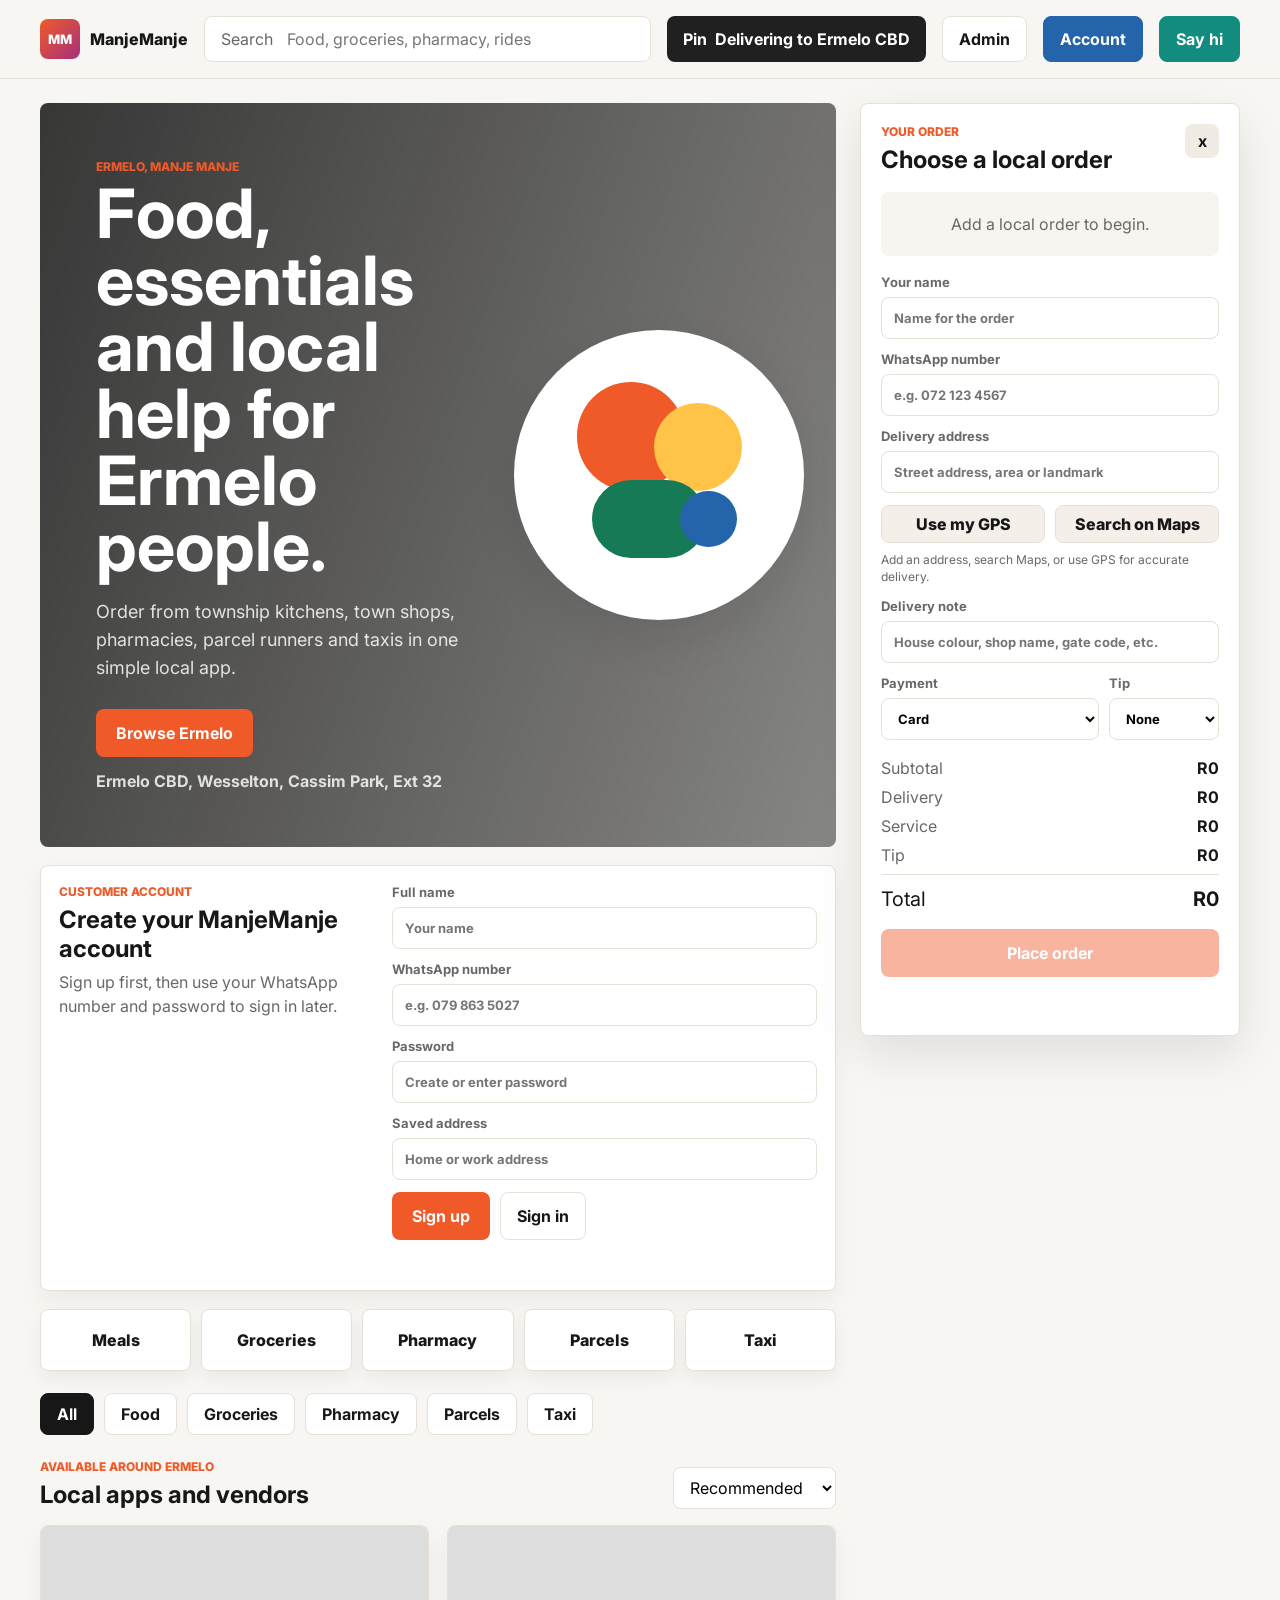
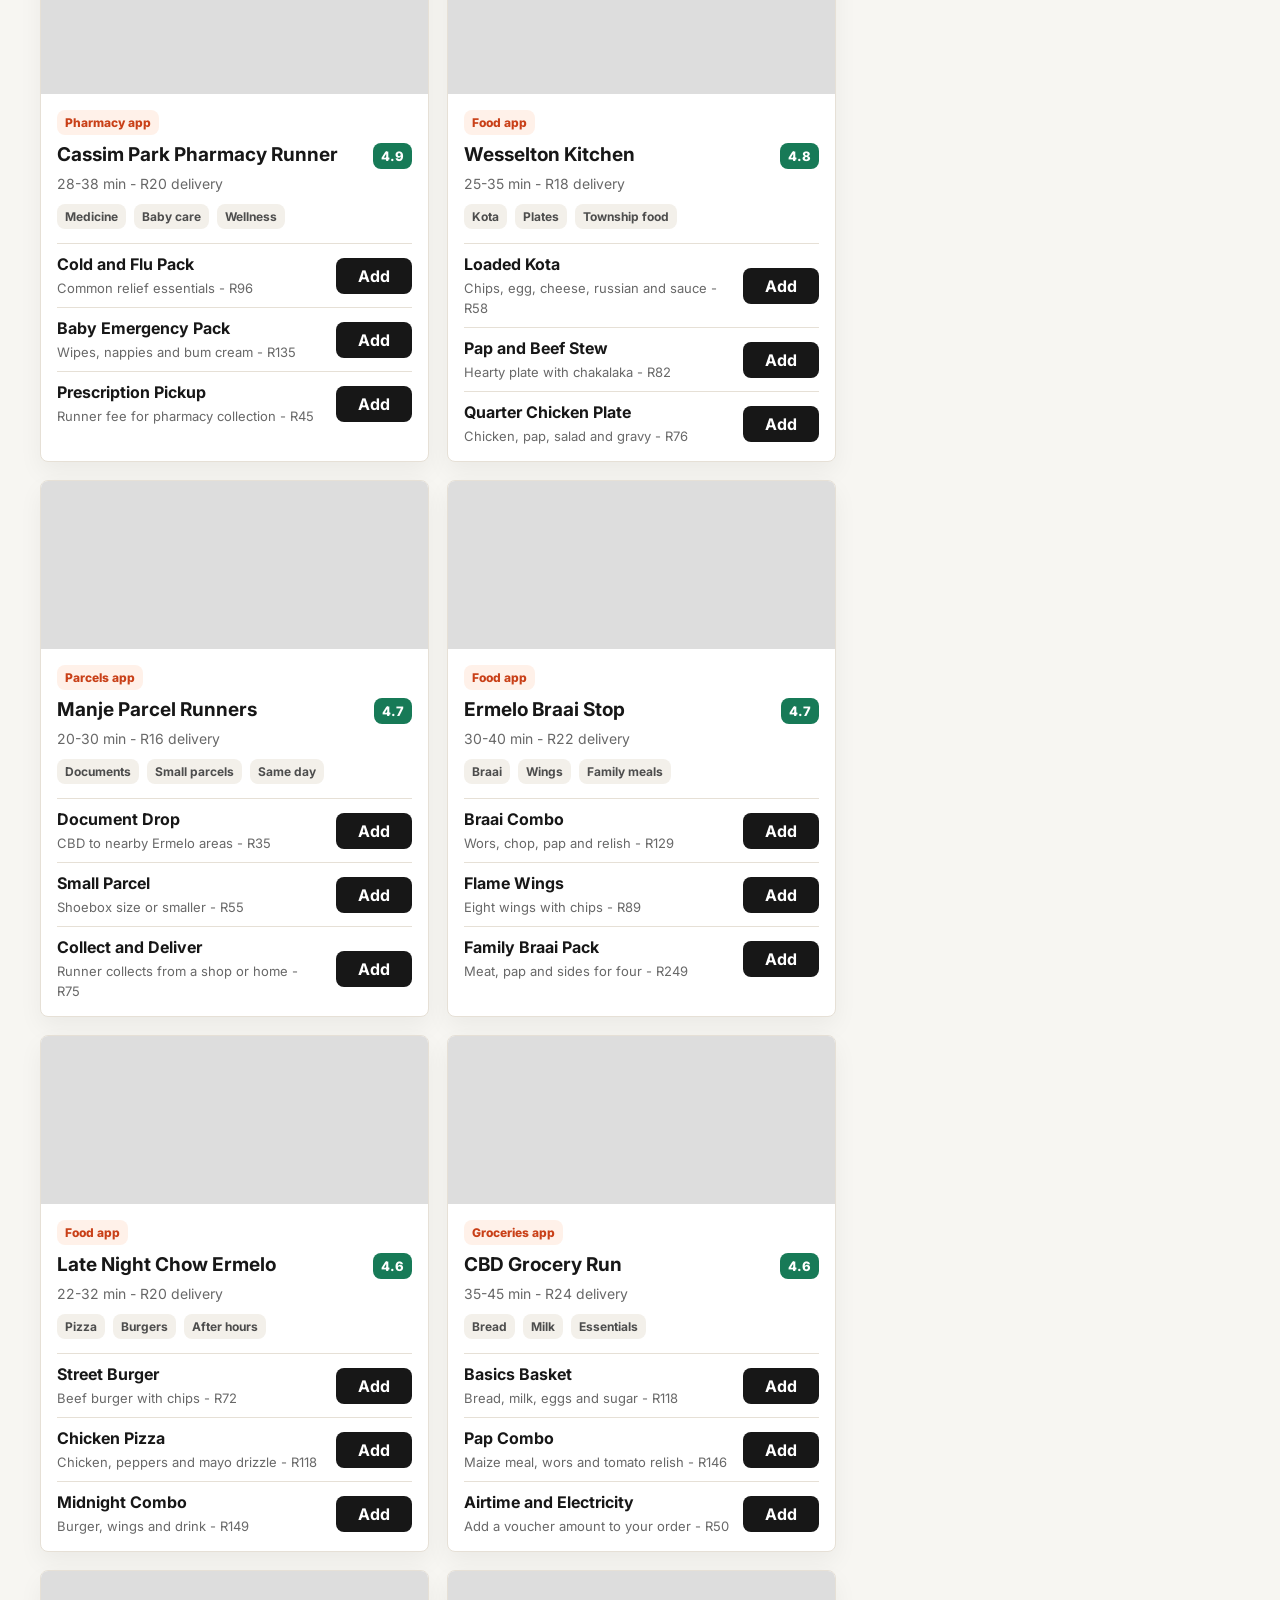
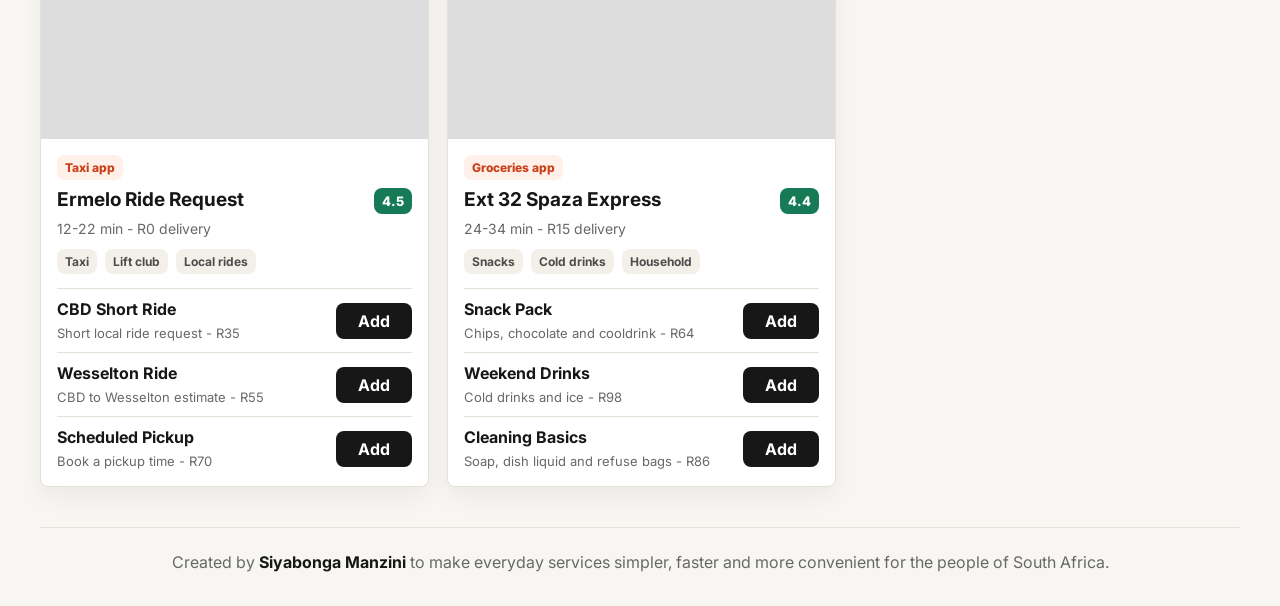
==== can-you-creat-an-app/index.html @ 135ab689 "Add files via upload" ====
<!doctype html>
<html lang="en">
  <head>
    <meta charset="UTF-8" />
    <meta name="viewport" content="width=device-width, initial-scale=1.0" />
    <title>ManjeManje</title>
    <link rel="preconnect" href="https://fonts.googleapis.com" />
    <link rel="preconnect" href="https://fonts.gstatic.com" crossorigin />
    <link
      href="https://fonts.googleapis.com/css2?family=Inter:wght@400;500;600;700;800&display=swap"
      rel="stylesheet"
    />
    <link rel="stylesheet" href="styles.css" />
  </head>
  <body>
    <header class="topbar">
      <a class="brand" href="#" aria-label="ManjeManje home">
        <span class="brand-mark">MM</span>
        <span>ManjeManje</span>
      </a>

      <label class="search-wrap" for="searchInput">
        <span aria-hidden="true">Search</span>
        <input id="searchInput" type="search" placeholder="Food, groceries, pharmacy, rides" autocomplete="off" />
      </label>

      <button class="location-button" type="button" id="locationButton">
        <span aria-hidden="true">Pin</span>
        <span id="deliveryArea">Delivering to Ermelo CBD</span>
      </button>

      <button class="admin-button" type="button" id="adminToggle">Admin</button>

      <a class="admin-button account-button" href="#accountPanel" id="accountToggle">Account</a>

      <a
        class="admin-button contact-button"
        id="helloLink"
        href="https://wa.me/27798635027?text=Hi%20Siyabonga%2C%20I%20am%20interested%20in%20ManjeManje."
        target="_blank"
        rel="noreferrer"
      >
        Say hi
      </a>
    </header>

    <main class="app-shell">
      <section class="content">
        <section class="hero" aria-label="Featured delivery offer">
          <div>
            <p class="eyebrow">Ermelo, manje manje</p>
            <h1>Food, essentials and local help for Ermelo people.</h1>
            <p class="hero-copy">
              Order from township kitchens, town shops, pharmacies, parcel runners and taxis in one simple local app.
            </p>
            <div class="hero-actions">
              <button class="primary-button" type="button" id="startOrderButton">Browse Ermelo</button>
              <span>Ermelo CBD, Wesselton, Cassim Park, Ext 32</span>
            </div>
          </div>
          <div class="hero-plate" aria-hidden="true">
            <div class="plate">
              <span class="food food-one"></span>
              <span class="food food-two"></span>
              <span class="food food-three"></span>
              <span class="food food-four"></span>
            </div>
          </div>
        </section>

        <section class="account-panel" id="accountPanel" aria-label="Customer account">
          <div class="account-copy">
            <p class="eyebrow">Customer account</p>
            <h2 id="accountTitle">Create your ManjeManje account</h2>
            <p id="accountSubtitle">Sign up first, then use your WhatsApp number and password to sign in later.</p>
          </div>

          <form class="account-form" id="accountForm">
            <label>
              Full name
              <input name="name" type="text" placeholder="Your name" />
            </label>
            <label>
              WhatsApp number
              <input required name="phone" type="tel" placeholder="e.g. 079 863 5027" />
            </label>
            <label>
              Password
              <input required name="password" type="password" placeholder="Create or enter password" />
            </label>
            <label>
              Saved address
              <input name="address" type="text" placeholder="Home or work address" />
            </label>
            <div class="account-actions">
              <button class="primary-button" type="button" id="signupButton">Sign up</button>
              <button class="admin-button" type="button" id="signinButton">Sign in</button>
              <button class="admin-button hidden" type="button" id="logoutButton">Log out</button>
            </div>
            <p class="account-status" id="accountStatus" role="status"></p>
          </form>

          <section class="otp-panel hidden" id="otpPanel" aria-label="OTP verification">
            <div>
              <p class="eyebrow">OTP verification</p>
              <h3>Enter your one-time PIN</h3>
              <p id="otpHelp">OTP is currently switched off for MVP testing.</p>
            </div>
            <label>
              One-time PIN
              <input id="otpInput" type="text" inputmode="numeric" maxlength="6" placeholder="6-digit PIN" />
            </label>
            <div class="account-actions">
              <button class="primary-button" type="button" id="verifyOtpButton">Verify OTP</button>
              <button class="admin-button" type="button" id="resendOtpButton">Resend OTP</button>
            </div>
            <p class="account-status" id="otpStatus" role="status"></p>
          </section>

          <section class="account-address-panel hidden" id="accountAddressPanel" aria-label="Saved delivery address">
            <div>
              <p class="eyebrow">Delivery address</p>
              <h3>Where should ManjeManje deliver?</h3>
            </div>
            <label>
              Search home or work address
              <input id="accountAddressInput" type="search" placeholder="Search address in Ermelo" />
            </label>
            <input id="accountGpsInput" type="hidden" />
            <div class="address-tools">
              <button type="button" id="accountGpsButton">My Location</button>
              <a id="accountMapSearchLink" href="https://www.google.com/maps/search/?api=1&query=Ermelo%20Mpumalanga" target="_blank" rel="noreferrer">
                Search Maps
              </a>
            </div>
            <iframe
              class="map-preview"
              id="accountMapFrame"
              title="Address map preview"
              loading="lazy"
              src="https://maps.google.com/maps?q=Ermelo%20Mpumalanga&output=embed"
            ></iframe>
            <div class="account-actions">
              <button class="primary-button" type="button" id="saveAddressButton">Save address</button>
              <a class="admin-button" id="accountNavigateLink" href="https://www.google.com/maps/dir/?api=1&destination=Ermelo%20Mpumalanga" target="_blank" rel="noreferrer">Navigate</a>
            </div>
            <p class="account-status" id="addressStatus" role="status"></p>
          </section>
        </section>

        <section class="quick-apps" aria-label="ManjeManje apps">
          <button type="button" data-category="Food">Meals</button>
          <button type="button" data-category="Groceries">Groceries</button>
          <button type="button" data-category="Pharmacy">Pharmacy</button>
          <button type="button" data-category="Parcels">Parcels</button>
          <button type="button" data-category="Taxi">Taxi</button>
        </section>

        <nav class="category-tabs" aria-label="Service categories" id="categoryTabs"></nav>

        <section class="section-heading">
          <div>
            <p class="eyebrow">Available around Ermelo</p>
            <h2>Local apps and vendors</h2>
          </div>
          <select id="sortSelect" aria-label="Sort vendors">
            <option value="recommended">Recommended</option>
            <option value="rating">Top rated</option>
            <option value="fastest">Fastest delivery</option>
          </select>
        </section>

        <section class="restaurant-grid" id="restaurantGrid" aria-label="Vendor list"></section>
      </section>

      <aside class="cart-panel" aria-label="Order cart">
        <div class="cart-header">
          <div>
            <p class="eyebrow">Your order</p>
            <h2 id="selectedRestaurant">Choose meals</h2>
          </div>
          <button class="icon-button" type="button" id="clearCartButton" aria-label="Clear cart">x</button>
        </div>

        <div class="cart-items" id="cartItems">
          <p class="empty-cart">Add a local order to begin.</p>
        </div>

        <form class="checkout-form" id="checkoutForm">
          <label>
            Your name
            <input required name="customerName" type="text" placeholder="Name for the order" />
          </label>
          <label>
            WhatsApp number
            <input required name="phone" type="tel" placeholder="e.g. 072 123 4567" />
          </label>
          <label>
            Delivery address
            <input required name="address" id="addressInput" type="text" placeholder="Street address, area or landmark" />
          </label>
          <input name="gps" id="gpsInput" type="hidden" />
          <div class="address-tools">
            <button type="button" id="useGpsButton">Use my GPS</button>
            <a id="mapSearchLink" href="https://www.google.com/maps/search/?api=1&query=Ermelo%20Mpumalanga" target="_blank" rel="noreferrer">
              Search on Maps
            </a>
          </div>
          <p class="gps-status" id="gpsStatus">Add an address, search Maps, or use GPS for accurate delivery.</p>
          <label>
            Delivery note
            <input name="note" type="text" placeholder="House colour, shop name, gate code, etc." />
          </label>
          <div class="payment-row">
            <label>
              Payment
              <select name="payment">
                <option>Card</option>
                <option>Cash</option>
                <option>Wallet</option>
              </select>
            </label>
            <label>
              Tip
              <select name="tip" id="tipSelect">
                <option value="0">None</option>
                <option value="10">R10</option>
                <option value="20">R20</option>
                <option value="35">R35</option>
              </select>
            </label>
          </div>
        </form>

        <div class="totals">
          <div><span>Subtotal</span><strong id="subtotal">R0</strong></div>
          <div><span>Delivery</span><strong id="deliveryFee">R0</strong></div>
          <div><span>Service</span><strong id="serviceFee">R0</strong></div>
          <div><span>Tip</span><strong id="tipAmount">R0</strong></div>
          <div class="grand-total"><span>Total</span><strong id="total">R0</strong></div>
        </div>

        <button class="checkout-button" type="submit" form="checkoutForm" id="checkoutButton" disabled>
          Place order
        </button>
        <a
          class="whatsapp-link hidden"
          id="whatsappLink"
          href="https://wa.me/27798635027?text=Hi%20Siyabonga%2C%20I%20want%20to%20place%20a%20ManjeManje%20order."
          target="_blank"
          rel="noreferrer"
        >
          Send order on WhatsApp
        </a>
        <p class="order-status" id="orderStatus" role="status"></p>
      </aside>
    </main>

    <section class="admin-panel hidden" id="adminPanel" aria-label="Admin orders">
      <div class="admin-heading">
        <div>
          <p class="eyebrow">Owner dashboard</p>
          <h2>Incoming orders</h2>
        </div>
        <div class="admin-actions">
          <button type="button" id="seedOrderButton">Add demo order</button>
          <button type="button" id="clearOrdersButton">Clear completed</button>
          <button type="button" id="clearCustomersButton">Clear customers</button>
        </div>
      </div>
      <div class="admin-summary" id="adminSummary"></div>
      <div class="admin-subheading">
        <h3>Customers</h3>
        <p>Signed-up customer details stored on this device.</p>
      </div>
      <div class="customers-list" id="customersList"></div>
      <div class="admin-subheading">
        <h3>Orders</h3>
        <p>Incoming requests and delivery status.</p>
      </div>
      <div class="orders-list" id="ordersList"></div>
    </section>

    <footer class="site-footer">
      <p>
        Created by <strong>Siyabonga Manzini</strong> to make everyday services simpler, faster and more convenient for
        the people of South Africa.
      </p>
    </footer>

    <form name="manjemanje-signups" data-netlify="true" netlify hidden>
      <input type="hidden" name="form-name" value="manjemanje-signups" />
      <input type="text" name="name" />
      <input type="text" name="phone" />
      <input type="text" name="address" />
      <input type="text" name="gps" />
      <input type="text" name="createdAt" />
    </form>

    <form name="manjemanje-orders" data-netlify="true" netlify hidden>
      <input type="hidden" name="form-name" value="manjemanje-orders" />
      <input type="text" name="orderId" />
      <input type="text" name="customerName" />
      <input type="text" name="phone" />
      <input type="text" name="address" />
      <input type="text" name="vendorName" />
      <input type="text" name="total" />
      <textarea name="items"></textarea>
      <input type="text" name="createdAt" />
    </form>

    <template id="restaurantTemplate">
      <article class="restaurant-card">
        <div class="restaurant-image"></div>
        <div class="restaurant-body">
          <div class="restaurant-title-row">
            <h3></h3>
            <span class="rating"></span>
          </div>
          <p class="meta"></p>
          <div class="tag-row"></div>
          <div class="menu-list"></div>
        </div>
      </article>
    </template>

    <script src="app.js"></script>
  </body>
</html>
---- can-you-creat-an-app/styles.css ----
:root {
  --bg: #f7f6f2;
  --surface: #ffffff;
  --ink: #171717;
  --muted: #686868;
  --line: #e6e0d6;
  --accent: #f05a28;
  --accent-dark: #c94018;
  --green: #177a57;
  --yellow: #ffc447;
  --blue: #2364aa;
  --magenta: #a5307d;
  --shadow: 0 18px 45px rgba(23, 23, 23, 0.1);
}

* {
  box-sizing: border-box;
}

body {
  margin: 0;
  font-family: Inter, system-ui, -apple-system, BlinkMacSystemFont, "Segoe UI", sans-serif;
  color: var(--ink);
  background: var(--bg);
}

button,
input,
select {
  font: inherit;
}

button {
  cursor: pointer;
}

.topbar {
  position: sticky;
  top: 0;
  z-index: 10;
  display: grid;
  grid-template-columns: max-content minmax(220px, 1fr) max-content max-content max-content max-content;
  gap: 16px;
  align-items: center;
  padding: 16px clamp(16px, 4vw, 40px);
  background: rgba(247, 246, 242, 0.92);
  border-bottom: 1px solid var(--line);
  backdrop-filter: blur(16px);
}

.brand {
  display: inline-flex;
  align-items: center;
  gap: 10px;
  color: inherit;
  font-weight: 800;
  text-decoration: none;
}

.brand-mark {
  display: grid;
  width: 40px;
  height: 40px;
  place-items: center;
  color: #fff;
  background: linear-gradient(135deg, var(--accent), var(--magenta));
  border-radius: 8px;
  font-size: 13px;
}

.search-wrap {
  display: grid;
  grid-template-columns: max-content 1fr;
  gap: 12px;
  align-items: center;
  min-height: 46px;
  padding: 0 16px;
  background: var(--surface);
  border: 1px solid var(--line);
  border-radius: 8px;
  color: var(--muted);
}

.search-wrap input {
  width: 100%;
  min-width: 0;
  border: 0;
  outline: 0;
}

.location-button,
.admin-button,
.primary-button,
.checkout-button,
.whatsapp-link,
.icon-button,
.add-button,
.qty-button {
  border: 0;
  border-radius: 8px;
  font-weight: 700;
}

.location-button {
  display: inline-flex;
  gap: 8px;
  align-items: center;
  min-height: 46px;
  padding: 0 16px;
  background: #202020;
  color: #fff;
}

.admin-button {
  display: inline-grid;
  align-items: center;
  min-height: 46px;
  padding: 0 16px;
  color: var(--ink);
  background: var(--surface);
  border: 1px solid var(--line);
  text-decoration: none;
}

.contact-button {
  color: #fff;
  background: #128c7e;
  border-color: #128c7e;
}

.account-button {
  color: #fff;
  background: var(--blue);
  border-color: var(--blue);
}

.app-shell {
  display: grid;
  grid-template-columns: minmax(0, 1fr) 380px;
  gap: 24px;
  max-width: 1440px;
  margin: 0 auto;
  padding: 24px clamp(16px, 4vw, 40px) 40px;
}

.content {
  min-width: 0;
}

.hero {
  display: grid;
  grid-template-columns: minmax(0, 1.2fr) minmax(220px, 0.8fr);
  gap: 20px;
  align-items: center;
  min-height: 330px;
  padding: clamp(24px, 5vw, 56px);
  overflow: hidden;
  background:
    linear-gradient(110deg, rgba(23, 23, 23, 0.86), rgba(23, 23, 23, 0.5)),
    url("https://images.unsplash.com/photo-1565299585323-38d6b0865b47?auto=format&fit=crop&w=1600&q=80") center/cover;
  border-radius: 8px;
  color: #fff;
}

.eyebrow {
  margin: 0 0 6px;
  color: var(--accent);
  font-size: 12px;
  font-weight: 800;
  letter-spacing: 0;
  text-transform: uppercase;
}

.hero h1 {
  max-width: 760px;
  margin: 0;
  font-size: clamp(38px, 5.4vw, 68px);
  line-height: 0.98;
  letter-spacing: 0;
}

.hero-copy {
  max-width: 560px;
  margin: 18px 0 0;
  color: rgba(255, 255, 255, 0.84);
  font-size: 18px;
  line-height: 1.55;
}

.hero-actions {
  display: flex;
  flex-wrap: wrap;
  gap: 14px;
  align-items: center;
  margin-top: 28px;
  color: rgba(255, 255, 255, 0.82);
  font-weight: 700;
}

.primary-button,
.checkout-button {
  min-height: 48px;
  padding: 0 20px;
  color: #fff;
  background: var(--accent);
}

.primary-button:hover,
.checkout-button:hover {
  background: var(--accent-dark);
}

.hero-plate {
  display: grid;
  place-items: center;
}

.plate {
  position: relative;
  width: min(290px, 70vw);
  aspect-ratio: 1;
  background: #fff;
  border: 16px solid rgba(255, 255, 255, 0.34);
  border-radius: 999px;
  box-shadow: var(--shadow);
}

.food {
  position: absolute;
  border-radius: 999px;
}

.food-one {
  width: 42%;
  height: 42%;
  top: 14%;
  left: 18%;
  background: var(--accent);
}

.food-two {
  width: 34%;
  height: 34%;
  right: 18%;
  top: 22%;
  background: var(--yellow);
}

.food-three {
  width: 44%;
  height: 30%;
  left: 24%;
  bottom: 18%;
  background: var(--green);
}

.food-four {
  width: 22%;
  height: 22%;
  right: 20%;
  bottom: 22%;
  background: var(--blue);
}

.quick-apps {
  display: grid;
  grid-template-columns: repeat(5, minmax(110px, 1fr));
  gap: 10px;
  margin: 18px 0 0;
}

.account-panel {
  display: grid;
  grid-template-columns: minmax(0, 0.85fr) minmax(280px, 1.15fr);
  gap: 18px;
  align-items: start;
  margin-top: 18px;
  padding: 18px;
  background: var(--surface);
  border: 1px solid var(--line);
  border-radius: 8px;
  box-shadow: 0 10px 24px rgba(23, 23, 23, 0.05);
}

.account-copy h2 {
  margin: 0;
  font-size: 24px;
}

.account-copy p:last-child {
  margin: 8px 0 0;
  color: var(--muted);
  line-height: 1.45;
}

.account-form,
.otp-panel,
.account-address-panel {
  display: grid;
  gap: 12px;
}

.account-form label,
.otp-panel label,
.account-address-panel label {
  display: grid;
  gap: 7px;
  color: var(--muted);
  font-size: 13px;
  font-weight: 700;
}

.account-form input,
.otp-panel input,
.account-address-panel input {
  min-height: 42px;
  padding: 0 12px;
  background: var(--surface);
  border: 1px solid var(--line);
  border-radius: 8px;
}

.otp-panel {
  grid-column: 1 / -1;
  padding: 16px;
  background: #f8f5f0;
  border: 1px solid var(--line);
  border-radius: 8px;
}

.otp-panel h3 {
  margin: 0;
  font-size: 20px;
}

.otp-panel p {
  margin: 6px 0 0;
  color: var(--muted);
}

.account-address-panel {
  grid-column: 1 / -1;
  padding-top: 16px;
  border-top: 1px solid var(--line);
}

.account-address-panel h3 {
  margin: 0;
  font-size: 20px;
}

.map-preview {
  width: 100%;
  min-height: 260px;
  border: 1px solid var(--line);
  border-radius: 8px;
  background: #f4f0e9;
}

.account-actions {
  display: flex;
  flex-wrap: wrap;
  gap: 10px;
}

.account-status {
  min-height: 20px;
  margin: 0;
  color: var(--green);
  font-weight: 700;
}

.quick-apps button {
  min-height: 62px;
  padding: 0 12px;
  color: var(--ink);
  background: var(--surface);
  border: 1px solid var(--line);
  border-radius: 8px;
  box-shadow: 0 8px 18px rgba(23, 23, 23, 0.05);
  font-weight: 800;
}

.quick-apps button:hover {
  border-color: var(--accent);
  color: var(--accent-dark);
}

.category-tabs {
  display: flex;
  gap: 10px;
  margin: 22px 0;
  overflow-x: auto;
  padding-bottom: 2px;
}

.category-tabs button {
  flex: 0 0 auto;
  min-height: 42px;
  padding: 0 16px;
  color: var(--ink);
  background: var(--surface);
  border: 1px solid var(--line);
  border-radius: 8px;
  font-weight: 700;
}

.category-tabs button.active {
  color: #fff;
  background: var(--ink);
  border-color: var(--ink);
}

.section-heading {
  display: flex;
  align-items: end;
  justify-content: space-between;
  gap: 16px;
  margin: 8px 0 16px;
}

.section-heading h2,
.cart-header h2 {
  margin: 0;
  font-size: 24px;
}

.section-heading select,
.checkout-form input,
.checkout-form select {
  min-height: 42px;
  padding: 0 12px;
  background: var(--surface);
  border: 1px solid var(--line);
  border-radius: 8px;
}

.restaurant-grid {
  display: grid;
  grid-template-columns: repeat(2, minmax(0, 1fr));
  gap: 18px;
}

.restaurant-card {
  overflow: hidden;
  background: var(--surface);
  border: 1px solid var(--line);
  border-radius: 8px;
  box-shadow: 0 10px 24px rgba(23, 23, 23, 0.05);
}

.restaurant-image {
  min-height: 168px;
  background: #ddd center/cover;
}

.restaurant-body {
  padding: 16px;
}

.restaurant-title-row,
.menu-item,
.cart-line,
.totals div,
.cart-header {
  display: flex;
  justify-content: space-between;
  gap: 12px;
}

.restaurant-title-row {
  align-items: start;
}

.restaurant-title-row h3 {
  margin: 0;
  font-size: 19px;
}

.service-badge {
  display: inline-block;
  margin-bottom: 8px;
  padding: 5px 8px;
  color: var(--accent-dark);
  background: #fff1e9;
  border-radius: 8px;
  font-size: 12px;
  font-weight: 800;
}

.rating {
  flex: 0 0 auto;
  padding: 5px 8px;
  color: #fff;
  background: var(--green);
  border-radius: 8px;
  font-size: 13px;
  font-weight: 800;
}

.meta {
  margin: 6px 0 12px;
  color: var(--muted);
  font-size: 14px;
}

.tag-row {
  display: flex;
  flex-wrap: wrap;
  gap: 8px;
  margin-bottom: 14px;
}

.tag-row span {
  padding: 5px 8px;
  background: #f3f0ea;
  border-radius: 8px;
  color: #4d4d4d;
  font-size: 12px;
  font-weight: 700;
}

.menu-list {
  display: grid;
  gap: 10px;
}

.menu-item {
  align-items: center;
  padding-top: 10px;
  border-top: 1px solid var(--line);
}

.menu-item strong {
  display: block;
  margin-bottom: 3px;
}

.menu-item span {
  color: var(--muted);
  font-size: 13px;
}

.add-button {
  min-width: 76px;
  min-height: 36px;
  color: #fff;
  background: var(--ink);
}

.cart-panel {
  position: sticky;
  top: 94px;
  align-self: start;
  display: grid;
  gap: 18px;
  padding: 20px;
  background: var(--surface);
  border: 1px solid var(--line);
  border-radius: 8px;
  box-shadow: var(--shadow);
}

.cart-header {
  align-items: start;
}

.icon-button {
  width: 34px;
  height: 34px;
  background: #f0ece4;
  color: var(--ink);
}

.cart-items {
  display: grid;
  max-height: 320px;
  overflow: auto;
  gap: 12px;
}

.empty-cart {
  margin: 0;
  padding: 22px;
  text-align: center;
  color: var(--muted);
  background: #f8f5f0;
  border-radius: 8px;
}

.cart-line {
  align-items: center;
}

.cart-line p {
  margin: 0;
}

.cart-line small {
  color: var(--muted);
}

.qty-controls {
  display: grid;
  grid-template-columns: 30px 28px 30px;
  align-items: center;
  text-align: center;
  background: #f4f0e9;
  border-radius: 8px;
}

.qty-button {
  height: 30px;
  background: transparent;
}

.checkout-form {
  display: grid;
  gap: 12px;
}

.checkout-form label {
  display: grid;
  gap: 7px;
  color: var(--muted);
  font-size: 13px;
  font-weight: 700;
}

.payment-row {
  display: grid;
  grid-template-columns: 1fr 110px;
  gap: 10px;
}

.address-tools {
  display: grid;
  grid-template-columns: 1fr 1fr;
  gap: 10px;
}

.address-tools button,
.address-tools a,
.map-link {
  display: grid;
  min-height: 38px;
  place-items: center;
  padding: 0 10px;
  color: var(--ink);
  background: #f4f0e9;
  border: 1px solid var(--line);
  border-radius: 8px;
  text-align: center;
  text-decoration: none;
  font-weight: 800;
}

.gps-status {
  margin: -4px 0 0;
  color: var(--muted);
  font-size: 12px;
  line-height: 1.45;
}

.gps-status a {
  color: var(--accent-dark);
  font-weight: 800;
}

.totals {
  display: grid;
  gap: 9px;
  color: var(--muted);
}

.totals strong {
  color: var(--ink);
}

.grand-total {
  padding-top: 12px;
  border-top: 1px solid var(--line);
  color: var(--ink);
  font-size: 20px;
}

.checkout-button:disabled {
  cursor: not-allowed;
  opacity: 0.45;
}

.whatsapp-link {
  display: grid;
  min-height: 46px;
  place-items: center;
  color: #fff;
  background: #128c7e;
  text-decoration: none;
}

.hidden {
  display: none !important;
}

.order-status {
  min-height: 20px;
  margin: 0;
  color: var(--green);
  font-weight: 700;
}

.admin-panel {
  max-width: 1440px;
  margin: 0 auto 40px;
  padding: 0 clamp(16px, 4vw, 40px);
}

.admin-heading {
  display: flex;
  align-items: end;
  justify-content: space-between;
  gap: 16px;
  margin-bottom: 16px;
}

.admin-heading h2 {
  margin: 0;
  font-size: 28px;
}

.admin-actions {
  display: flex;
  flex-wrap: wrap;
  gap: 10px;
}

.admin-actions button,
.order-actions button {
  min-height: 38px;
  padding: 0 12px;
  color: var(--ink);
  background: var(--surface);
  border: 1px solid var(--line);
  border-radius: 8px;
  font-weight: 800;
}

.admin-summary {
  display: grid;
  grid-template-columns: repeat(4, minmax(0, 1fr));
  gap: 12px;
  margin-bottom: 14px;
}

.summary-card,
.order-card {
  background: var(--surface);
  border: 1px solid var(--line);
  border-radius: 8px;
  box-shadow: 0 10px 24px rgba(23, 23, 23, 0.05);
}

.summary-card {
  padding: 14px;
}

.summary-card span {
  color: var(--muted);
  font-size: 13px;
  font-weight: 700;
}

.summary-card strong {
  display: block;
  margin-top: 4px;
  font-size: 24px;
}

.orders-list {
  display: grid;
  gap: 12px;
}

.customers-list {
  display: grid;
  gap: 12px;
  margin-bottom: 20px;
}

.order-card {
  display: grid;
  gap: 12px;
  padding: 16px;
}

.customer-card {
  display: grid;
  gap: 12px;
  padding: 16px;
  background: var(--surface);
  border: 1px solid var(--line);
  border-radius: 8px;
  box-shadow: 0 10px 24px rgba(23, 23, 23, 0.05);
}

.customer-topline,
.customer-actions {
  display: flex;
  flex-wrap: wrap;
  gap: 10px;
  align-items: center;
  justify-content: space-between;
}

.customer-topline h4 {
  margin: 0;
  font-size: 18px;
}

.customer-card p {
  margin: 0;
  color: var(--muted);
}

.customer-actions a,
.customer-actions button {
  display: grid;
  min-height: 38px;
  place-items: center;
  padding: 0 12px;
  color: var(--ink);
  background: #f4f0e9;
  border: 1px solid var(--line);
  border-radius: 8px;
  text-decoration: none;
  font-weight: 800;
}

.admin-subheading {
  display: flex;
  flex-wrap: wrap;
  gap: 8px 14px;
  align-items: baseline;
  margin: 18px 0 10px;
}

.admin-subheading h3 {
  margin: 0;
  font-size: 20px;
}

.admin-subheading p {
  margin: 0;
  color: var(--muted);
}

.order-topline,
.order-meta,
.order-actions {
  display: flex;
  flex-wrap: wrap;
  gap: 10px;
  align-items: center;
  justify-content: space-between;
}

.order-topline h3 {
  margin: 0;
}

.status-pill {
  padding: 5px 8px;
  border-radius: 8px;
  background: #f3f0ea;
  color: var(--muted);
  font-size: 12px;
  font-weight: 800;
}

.status-new {
  color: var(--accent-dark);
  background: #fff1e9;
}

.status-accepted {
  color: #0d6144;
  background: #e7f7ef;
}

.status-on-the-way {
  color: #174f85;
  background: #eaf3ff;
}

.status-done {
  color: #555;
  background: #eeeeee;
}

.order-card p {
  margin: 0;
  color: var(--muted);
}

.order-items {
  margin: 0;
  padding-left: 18px;
}

.site-footer {
  max-width: 1440px;
  margin: 0 auto;
  padding: 0 clamp(16px, 4vw, 40px) 34px;
  color: var(--muted);
  text-align: center;
}

.site-footer p {
  margin: 0;
  padding-top: 24px;
  border-top: 1px solid var(--line);
}

.site-footer strong {
  color: var(--ink);
}

@media (max-width: 1040px) {
  .app-shell {
    grid-template-columns: 1fr;
  }

  .cart-panel {
    position: static;
  }
}

@media (max-width: 760px) {
  .topbar {
    grid-template-columns: 1fr;
  }

  .hero {
    grid-template-columns: 1fr;
    min-height: auto;
  }

  .hero h1 {
    font-size: 42px;
  }

  .hero-plate {
    display: none;
  }

  .restaurant-grid {
    grid-template-columns: 1fr;
  }

  .quick-apps {
    grid-template-columns: repeat(2, minmax(0, 1fr));
  }

  .section-heading {
    align-items: stretch;
    flex-direction: column;
  }

  .account-panel {
    grid-template-columns: 1fr;
  }

  .admin-heading {
    align-items: stretch;
    flex-direction: column;
  }

  .admin-summary {
    grid-template-columns: repeat(2, minmax(0, 1fr));
  }
}
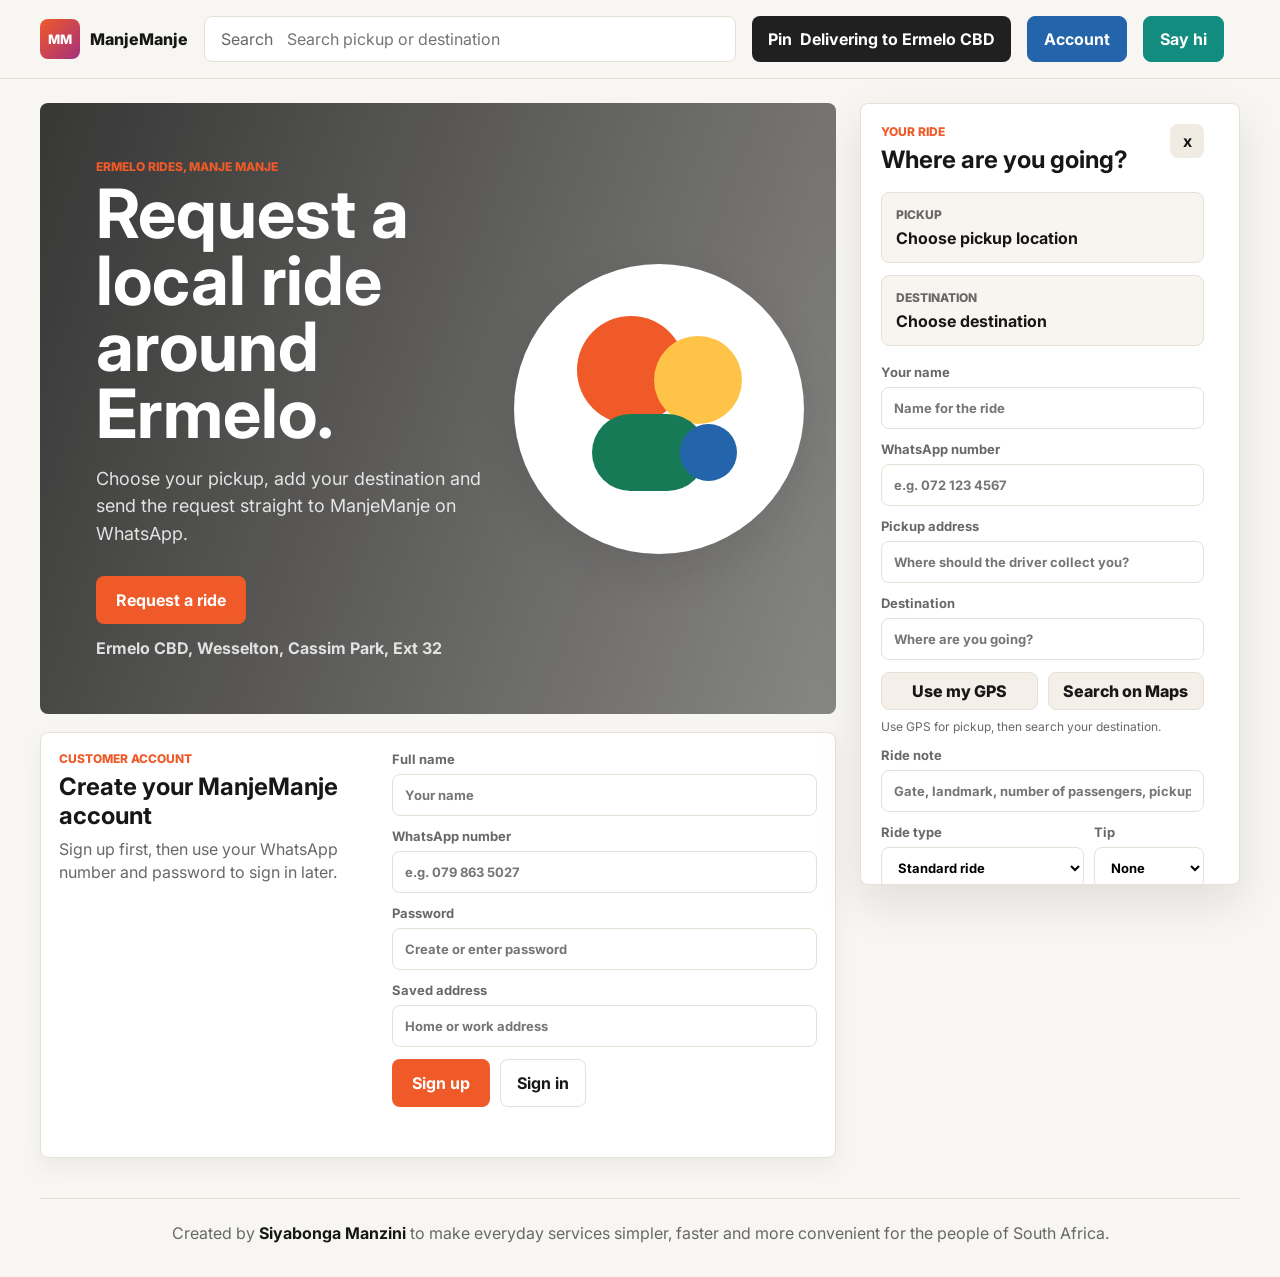
==== commit 0033a42a: "Add files via upload" ====
--- a/can-you-creat-an-app/index.html
+++ b/can-you-creat-an-app/index.html
@@ -21,15 +21,13 @@
 
       <label class="search-wrap" for="searchInput">
         <span aria-hidden="true">Search</span>
-        <input id="searchInput" type="search" placeholder="Food, groceries, pharmacy, rides" autocomplete="off" />
+        <input id="searchInput" type="search" placeholder="Search pickup or destination" autocomplete="off" />
       </label>
 
       <button class="location-button" type="button" id="locationButton">
         <span aria-hidden="true">Pin</span>
         <span id="deliveryArea">Delivering to Ermelo CBD</span>
       </button>
-
-      <button class="admin-button" type="button" id="adminToggle">Admin</button>
 
       <a class="admin-button account-button" href="#accountPanel" id="accountToggle">Account</a>
 
@@ -46,15 +44,15 @@
 
     <main class="app-shell">
       <section class="content">
-        <section class="hero" aria-label="Featured delivery offer">
+        <section class="hero" aria-label="Ermelo ride request">
           <div>
-            <p class="eyebrow">Ermelo, manje manje</p>
-            <h1>Food, essentials and local help for Ermelo people.</h1>
+            <p class="eyebrow">Ermelo rides, manje manje</p>
+            <h1>Request a local ride around Ermelo.</h1>
             <p class="hero-copy">
-              Order from township kitchens, town shops, pharmacies, parcel runners and taxis in one simple local app.
+              Choose your pickup, add your destination and send the request straight to ManjeManje on WhatsApp.
             </p>
             <div class="hero-actions">
-              <button class="primary-button" type="button" id="startOrderButton">Browse Ermelo</button>
+              <button class="primary-button" type="button" id="startOrderButton">Request a ride</button>
               <span>Ermelo CBD, Wesselton, Cassim Park, Ext 32</span>
             </div>
           </div>
@@ -117,14 +115,15 @@
             <p class="account-status" id="otpStatus" role="status"></p>
           </section>
 
-          <section class="account-address-panel hidden" id="accountAddressPanel" aria-label="Saved delivery address">
+          <section class="account-address-panel hidden" id="accountAddressPanel" aria-label="Saved pickup address">
             <div>
-              <p class="eyebrow">Delivery address</p>
-              <h3>Where should ManjeManje deliver?</h3>
+              <p class="eyebrow">Pickup address</p>
+              <h3>Where should the driver collect you?</h3>
             </div>
             <label>
               Search home or work address
               <input id="accountAddressInput" type="search" placeholder="Search address in Ermelo" />
+              <div class="address-suggestions hidden" id="accountAddressSuggestions" role="listbox"></div>
             </label>
             <input id="accountGpsInput" type="hidden" />
             <div class="address-tools">
@@ -148,7 +147,7 @@
           </section>
         </section>
 
-        <section class="quick-apps" aria-label="ManjeManje apps">
+        <section class="quick-apps hidden" aria-label="ManjeManje apps">
           <button type="button" data-category="Food">Meals</button>
           <button type="button" data-category="Groceries">Groceries</button>
           <button type="button" data-category="Pharmacy">Pharmacy</button>
@@ -156,9 +155,9 @@
           <button type="button" data-category="Taxi">Taxi</button>
         </section>
 
-        <nav class="category-tabs" aria-label="Service categories" id="categoryTabs"></nav>
-
-        <section class="section-heading">
+        <nav class="category-tabs hidden" aria-label="Service categories" id="categoryTabs"></nav>
+
+        <section class="section-heading hidden">
           <div>
             <p class="eyebrow">Available around Ermelo</p>
             <h2>Local apps and vendors</h2>
@@ -170,34 +169,40 @@
           </select>
         </section>
 
-        <section class="restaurant-grid" id="restaurantGrid" aria-label="Vendor list"></section>
+        <section class="restaurant-grid hidden" id="restaurantGrid" aria-label="Vendor list"></section>
       </section>
 
-      <aside class="cart-panel" aria-label="Order cart">
+      <aside class="cart-panel" aria-label="Ride request">
         <div class="cart-header">
           <div>
-            <p class="eyebrow">Your order</p>
-            <h2 id="selectedRestaurant">Choose meals</h2>
+            <p class="eyebrow">Your ride</p>
+            <h2 id="selectedRestaurant">Where are you going?</h2>
           </div>
           <button class="icon-button" type="button" id="clearCartButton" aria-label="Clear cart">x</button>
         </div>
 
         <div class="cart-items" id="cartItems">
-          <p class="empty-cart">Add a local order to begin.</p>
+          <p class="empty-cart">Add pickup and destination to request a ride.</p>
         </div>
 
         <form class="checkout-form" id="checkoutForm">
           <label>
             Your name
-            <input required name="customerName" type="text" placeholder="Name for the order" />
+            <input required name="customerName" type="text" placeholder="Name for the ride" />
           </label>
           <label>
             WhatsApp number
             <input required name="phone" type="tel" placeholder="e.g. 072 123 4567" />
           </label>
           <label>
-            Delivery address
-            <input required name="address" id="addressInput" type="text" placeholder="Street address, area or landmark" />
+            Pickup address
+            <input required name="pickup" id="pickupInput" type="text" placeholder="Where should the driver collect you?" />
+            <div class="address-suggestions hidden" id="pickupAddressSuggestions" role="listbox"></div>
+          </label>
+          <label>
+            Destination
+            <input required name="address" id="addressInput" type="text" placeholder="Where are you going?" />
+            <div class="address-suggestions hidden" id="checkoutAddressSuggestions" role="listbox"></div>
           </label>
           <input name="gps" id="gpsInput" type="hidden" />
           <div class="address-tools">
@@ -206,18 +211,18 @@
               Search on Maps
             </a>
           </div>
-          <p class="gps-status" id="gpsStatus">Add an address, search Maps, or use GPS for accurate delivery.</p>
-          <label>
-            Delivery note
-            <input name="note" type="text" placeholder="House colour, shop name, gate code, etc." />
+          <p class="gps-status" id="gpsStatus">Use GPS for pickup, then search your destination.</p>
+          <label>
+            Ride note
+            <input name="note" type="text" placeholder="Gate, landmark, number of passengers, pickup time, etc." />
           </label>
           <div class="payment-row">
             <label>
-              Payment
+              Ride type
               <select name="payment">
-                <option>Card</option>
-                <option>Cash</option>
-                <option>Wallet</option>
+                <option>Standard ride</option>
+                <option>Quick pickup</option>
+                <option>Scheduled pickup</option>
               </select>
             </label>
             <label>
@@ -233,37 +238,37 @@
         </form>
 
         <div class="totals">
-          <div><span>Subtotal</span><strong id="subtotal">R0</strong></div>
-          <div><span>Delivery</span><strong id="deliveryFee">R0</strong></div>
-          <div><span>Service</span><strong id="serviceFee">R0</strong></div>
+          <div><span>Base estimate</span><strong id="subtotal">R0</strong></div>
+          <div><span>Distance extra</span><strong id="deliveryFee">R0</strong></div>
+          <div><span>App service</span><strong id="serviceFee">R0</strong></div>
           <div><span>Tip</span><strong id="tipAmount">R0</strong></div>
           <div class="grand-total"><span>Total</span><strong id="total">R0</strong></div>
         </div>
 
         <button class="checkout-button" type="submit" form="checkoutForm" id="checkoutButton" disabled>
-          Place order
+          Request ride
         </button>
         <a
           class="whatsapp-link hidden"
           id="whatsappLink"
-          href="https://wa.me/27798635027?text=Hi%20Siyabonga%2C%20I%20want%20to%20place%20a%20ManjeManje%20order."
+          href="https://wa.me/27798635027?text=Hi%20Siyabonga%2C%20I%20want%20to%20request%20a%20ManjeManje%20ride."
           target="_blank"
           rel="noreferrer"
         >
-          Send order on WhatsApp
+          Send ride request on WhatsApp
         </a>
         <p class="order-status" id="orderStatus" role="status"></p>
       </aside>
     </main>
 
-    <section class="admin-panel hidden" id="adminPanel" aria-label="Admin orders">
+    <section class="admin-panel hidden" id="adminPanel" aria-label="Admin ride requests">
       <div class="admin-heading">
         <div>
           <p class="eyebrow">Owner dashboard</p>
-          <h2>Incoming orders</h2>
+          <h2>Incoming ride requests</h2>
         </div>
         <div class="admin-actions">
-          <button type="button" id="seedOrderButton">Add demo order</button>
+          <button type="button" id="seedOrderButton">Add demo ride</button>
           <button type="button" id="clearOrdersButton">Clear completed</button>
           <button type="button" id="clearCustomersButton">Clear customers</button>
         </div>
@@ -275,8 +280,8 @@
       </div>
       <div class="customers-list" id="customersList"></div>
       <div class="admin-subheading">
-        <h3>Orders</h3>
-        <p>Incoming requests and delivery status.</p>
+        <h3>Ride requests</h3>
+        <p>Incoming ride requests and driver status.</p>
       </div>
       <div class="orders-list" id="ordersList"></div>
     </section>
@@ -288,16 +293,18 @@
       </p>
     </footer>
 
-    <form name="manjemanje-signups" data-netlify="true" netlify hidden>
+    <form name="manjemanje-signups" method="POST" data-netlify="true" netlify hidden>
       <input type="hidden" name="form-name" value="manjemanje-signups" />
       <input type="text" name="name" />
       <input type="text" name="phone" />
+      <input type="text" name="pickup" />
       <input type="text" name="address" />
       <input type="text" name="gps" />
+      <input type="text" name="event" />
       <input type="text" name="createdAt" />
     </form>
 
-    <form name="manjemanje-orders" data-netlify="true" netlify hidden>
+    <form name="manjemanje-orders" method="POST" data-netlify="true" netlify hidden>
       <input type="hidden" name="form-name" value="manjemanje-orders" />
       <input type="text" name="orderId" />
       <input type="text" name="customerName" />
--- a/can-you-creat-an-app/styles.css
+++ b/can-you-creat-an-app/styles.css
@@ -157,7 +157,7 @@
   overflow: hidden;
   background:
     linear-gradient(110deg, rgba(23, 23, 23, 0.86), rgba(23, 23, 23, 0.5)),
-    url("https://images.unsplash.com/photo-1565299585323-38d6b0865b47?auto=format&fit=crop&w=1600&q=80") center/cover;
+    url("https://images.unsplash.com/photo-1492144534655-ae79c964c9d7?auto=format&fit=crop&w=1600&q=80") center/cover;
   border-radius: 8px;
   color: #fff;
 }
@@ -303,6 +303,7 @@
 .account-form label,
 .otp-panel label,
 .account-address-panel label {
+  position: relative;
   display: grid;
   gap: 7px;
   color: var(--muted);
@@ -554,6 +555,9 @@
   align-self: start;
   display: grid;
   gap: 18px;
+  max-height: calc(100vh - 118px);
+  overflow-y: auto;
+  scrollbar-gutter: stable;
   padding: 20px;
   background: var(--surface);
   border: 1px solid var(--line);
@@ -588,6 +592,26 @@
   border-radius: 8px;
 }
 
+.ride-summary-line {
+  display: grid;
+  gap: 6px;
+  padding: 14px;
+  background: #f8f5f0;
+  border: 1px solid var(--line);
+  border-radius: 8px;
+}
+
+.ride-summary-line span {
+  color: var(--muted);
+  font-size: 12px;
+  font-weight: 800;
+  text-transform: uppercase;
+}
+
+.ride-summary-line strong {
+  overflow-wrap: anywhere;
+}
+
 .cart-line {
   align-items: center;
 }
@@ -620,11 +644,50 @@
 }
 
 .checkout-form label {
+  position: relative;
   display: grid;
   gap: 7px;
   color: var(--muted);
   font-size: 13px;
   font-weight: 700;
+}
+
+.address-suggestions {
+  position: absolute;
+  top: calc(100% + 4px);
+  left: 0;
+  right: 0;
+  z-index: 20;
+  display: grid;
+  max-height: 230px;
+  overflow-y: auto;
+  padding: 6px;
+  background: var(--surface);
+  border: 1px solid var(--line);
+  border-radius: 8px;
+  box-shadow: var(--shadow);
+}
+
+.address-suggestions button {
+  display: grid;
+  gap: 3px;
+  width: 100%;
+  min-height: 46px;
+  padding: 8px 10px;
+  color: var(--ink);
+  background: transparent;
+  border-radius: 6px;
+  text-align: left;
+}
+
+.address-suggestions button:hover,
+.address-suggestions button:focus-visible {
+  background: #f4f0e9;
+}
+
+.address-suggestions small {
+  color: var(--muted);
+  font-weight: 600;
 }
 
 .payment-row {
@@ -932,6 +995,8 @@
 
   .cart-panel {
     position: static;
+    max-height: none;
+    overflow: visible;
   }
 }
 
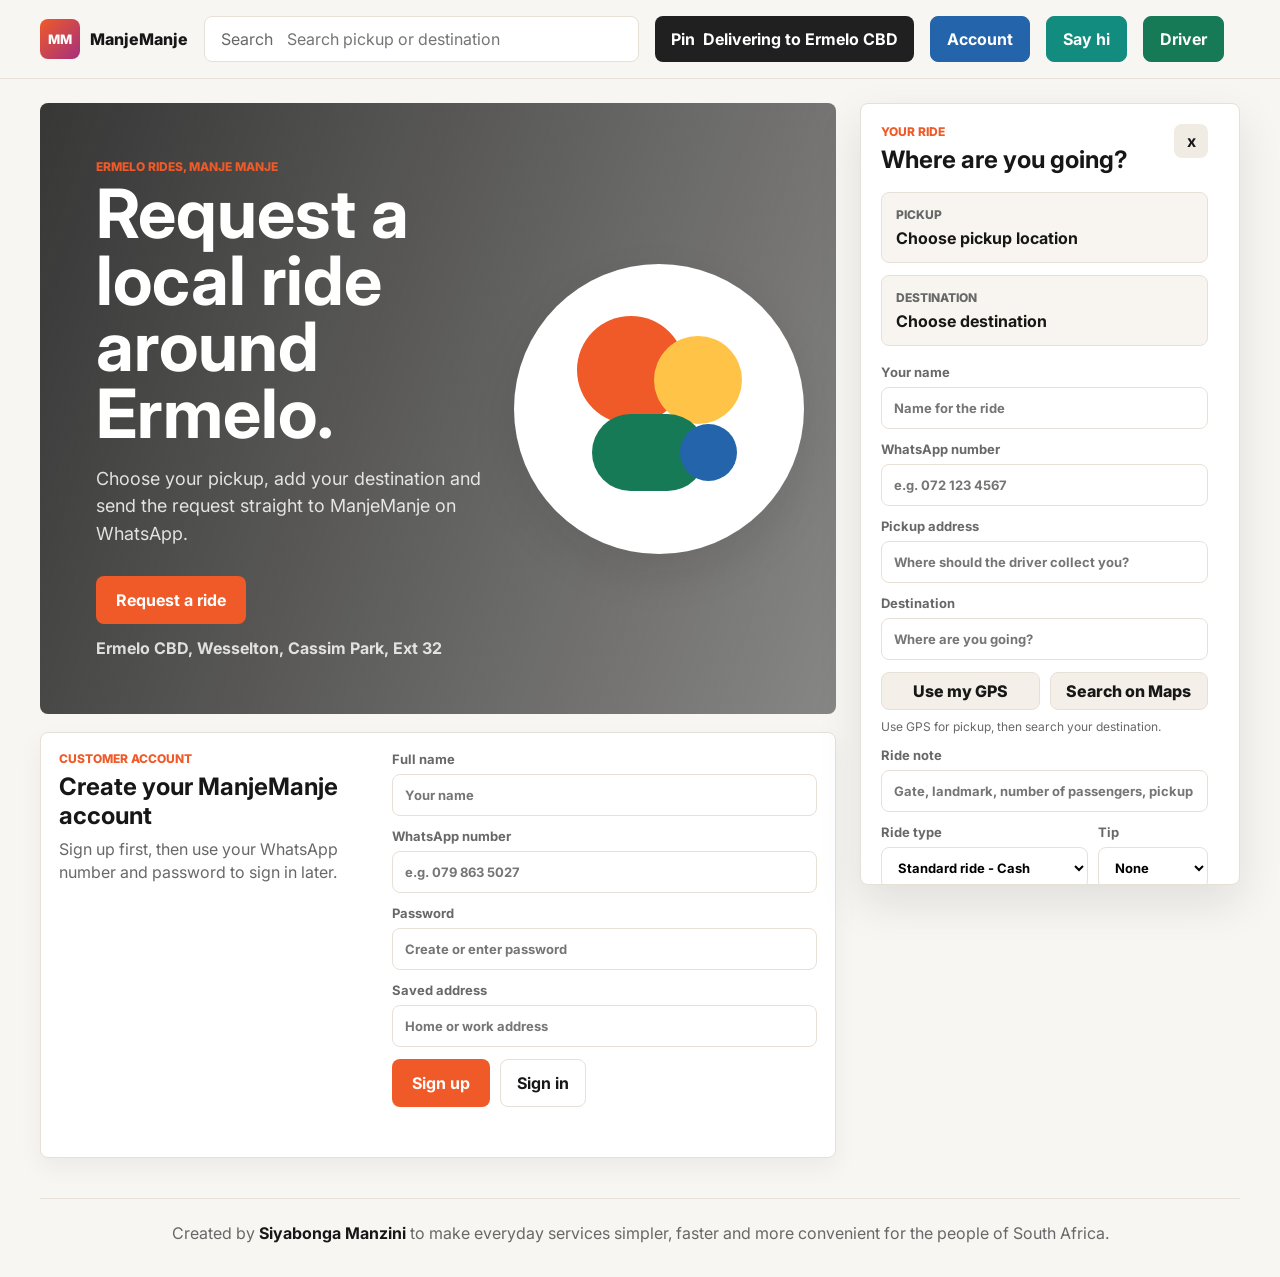
==== commit bde5d937: "Add files via upload" ====
--- a/can-you-creat-an-app/index.html
+++ b/can-you-creat-an-app/index.html
@@ -40,6 +40,8 @@
       >
         Say hi
       </a>
+
+      <a class="admin-button driver-button" href="#driver" id="driverOpenLink">Driver</a>
     </header>
 
     <main class="app-shell">
@@ -220,9 +222,9 @@
             <label>
               Ride type
               <select name="payment">
-                <option>Standard ride</option>
-                <option>Quick pickup</option>
-                <option>Scheduled pickup</option>
+                <option>Standard ride - Cash</option>
+                <option>Quick pickup - Cash</option>
+                <option>Scheduled pickup - Cash</option>
               </select>
             </label>
             <label>
@@ -261,6 +263,19 @@
       </aside>
     </main>
 
+    <section class="driver-panel hidden" id="driverPanel" aria-label="Driver app">
+      <div class="admin-heading">
+        <div>
+          <p class="eyebrow">Driver app</p>
+          <h2>Ride requests</h2>
+          <p>Cash only for now. Open the map, contact the customer and update the trip status.</p>
+        </div>
+        <a class="whatsapp-link" id="driverWhatsAppLink" target="_blank" rel="noreferrer">Message Siyabonga</a>
+      </div>
+      <div class="admin-summary" id="driverSummary"></div>
+      <div class="orders-list" id="driverRequestsList"></div>
+    </section>
+
     <section class="admin-panel hidden" id="adminPanel" aria-label="Admin ride requests">
       <div class="admin-heading">
         <div>
@@ -311,6 +326,7 @@
       <input type="text" name="phone" />
       <input type="text" name="address" />
       <input type="text" name="vendorName" />
+      <input type="text" name="payment" />
       <input type="text" name="total" />
       <textarea name="items"></textarea>
       <input type="text" name="createdAt" />
--- a/can-you-creat-an-app/styles.css
+++ b/can-you-creat-an-app/styles.css
@@ -39,7 +39,7 @@
   top: 0;
   z-index: 10;
   display: grid;
-  grid-template-columns: max-content minmax(220px, 1fr) max-content max-content max-content max-content;
+  grid-template-columns: max-content minmax(220px, 1fr) max-content max-content max-content max-content max-content;
   gap: 16px;
   align-items: center;
   padding: 16px clamp(16px, 4vw, 40px);
@@ -134,6 +134,12 @@
   border-color: var(--blue);
 }
 
+.driver-button {
+  color: #fff;
+  background: var(--green);
+  border-color: var(--green);
+}
+
 .app-shell {
   display: grid;
   grid-template-columns: minmax(0, 1fr) 380px;
@@ -765,6 +771,25 @@
   display: none !important;
 }
 
+.driver-panel {
+  max-width: 1180px;
+  margin: 0 auto 40px;
+  padding: 24px clamp(16px, 4vw, 40px);
+}
+
+.driver-panel .admin-heading {
+  align-items: start;
+}
+
+.driver-panel .admin-heading p:not(.eyebrow) {
+  margin: 8px 0 0;
+  color: var(--muted);
+}
+
+.driver-request-card {
+  border-left: 5px solid var(--green);
+}
+
 .order-status {
   min-height: 20px;
   margin: 0;
